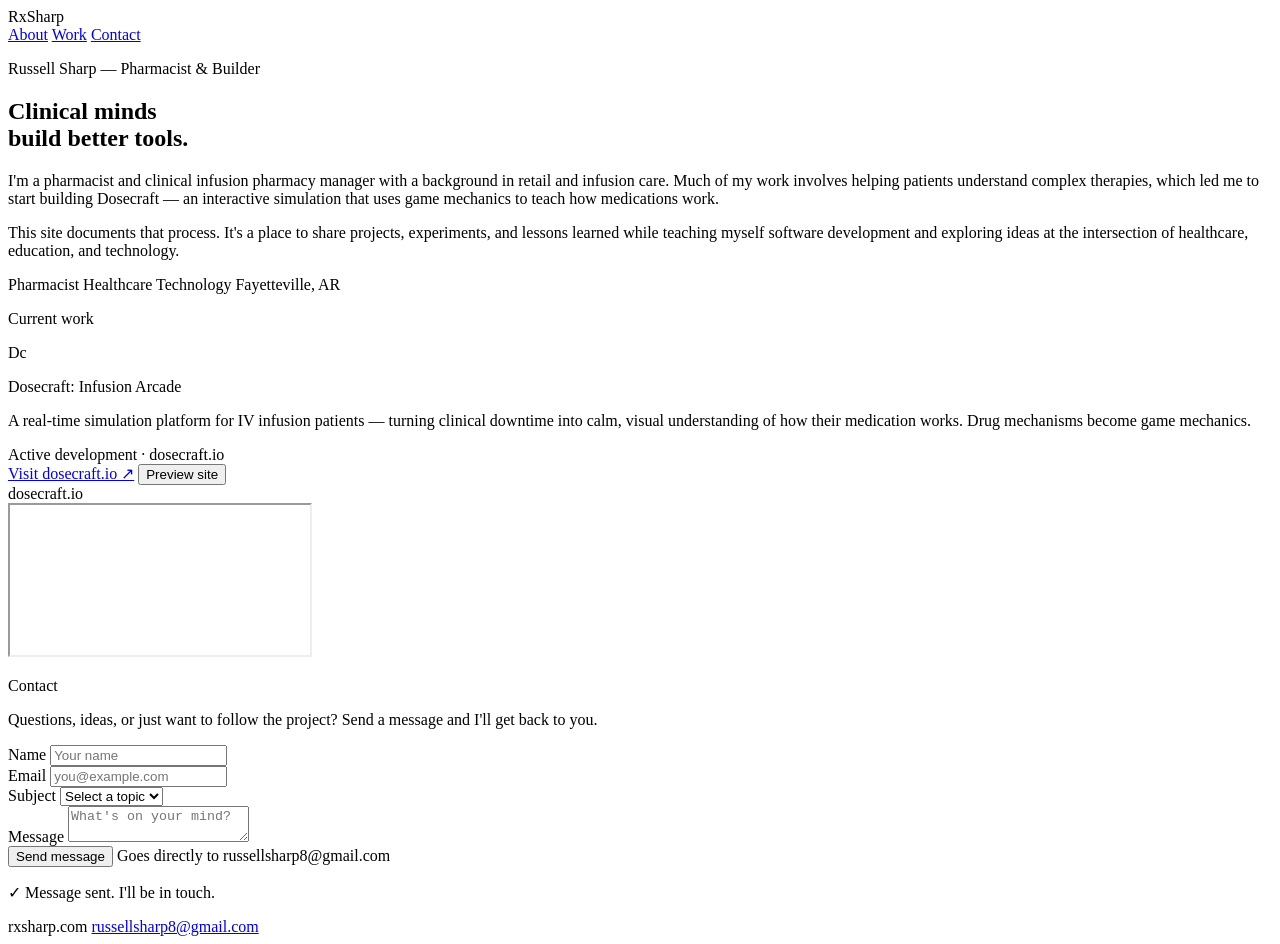
==== index.html @ 099af27e "Update index.html" ====
<!DOCTYPE html>
<html lang="en">
<head>
<meta charset="UTF-8">
<meta name="viewport" content="width=device-width, initial-scale=1.0">
<title>Russell Sharp — RxSharp</title>
<link rel="preconnect" href="https://fonts.googleapis.com">
<link rel="preconnect" href="https://fonts.gstatic.com" crossorigin>
<link href="https://fonts.googleapis.com/css2?family=DM+Mono:wght@400;500&family=DM+Serif+Display&family=Figtree:wght@300;400;500&display=swap" rel="stylesheet">
<link rel="stylesheet" href="style.css">
</head>
<body>
<div class="container">

  <!-- HEADER -->
  <header>
    <div class="wordmark"><span>Rx</span>Sharp</div>
    <nav>
      <a href="#about">About</a>
      <a href="#work">Work</a>
      <a href="#contact">Contact</a>
    </nav>
  </header>

  <!-- HERO / ABOUT -->
  <section class="hero" id="about">
    <p class="eyebrow">Russell Sharp — Pharmacist &amp; Builder</p>
    <h1>Clinical minds<br>build better tools.</h1>
    <div class="bio">
      <p>I'm a pharmacist and clinical infusion pharmacy manager with a background in retail and infusion care. Much of my work involves helping patients understand complex therapies, which led me to start building Dosecraft — an interactive simulation that uses game mechanics to teach how medications work.</p>
      <p>This site documents that process. It's a place to share projects, experiments, and lessons learned while teaching myself software development and exploring ideas at the intersection of healthcare, education, and technology.</p>
    </div>
    <div class="tags">
      <span class="tag">Pharmacist</span>
      <span class="tag">Healthcare Technology</span>
      <span class="tag">Fayetteville, AR</span>
    </div>
  </section>

  <!-- WORK -->
  <section class="section" id="work">
    <p class="section-label">Current work</p>

    <div class="project-card">
      <div class="project-card-header">
        <div class="project-icon">Dc</div>
        <div>
          <p class="project-name">Dosecraft: Infusion Arcade</p>
          <p class="project-desc">A real-time simulation platform for IV infusion patients — turning clinical downtime into calm, visual understanding of how their medication works. Drug mechanisms become game mechanics.</p>
          <div class="status">
            <span class="dot"></span>
            Active development · dosecraft.io
          </div>
        </div>
      </div>

      <div class="project-actions">
        <a href="https://dosecraft.io" target="_blank" rel="noopener" class="btn btn-primary">Visit dosecraft.io ↗</a>
        <button class="btn btn-secondary" onclick="togglePreview(this)">Preview site</button>
      </div>

      <div class="preview-wrapper" id="dosecraft-preview">
        <div class="preview-bar">
          <div class="preview-dots">
            <div class="preview-dot"></div>
            <div class="preview-dot"></div>
            <div class="preview-dot"></div>
          </div>
          <span class="preview-url">dosecraft.io</span>
        </div>
        <iframe
          src="https://dosecraft.io"
          title="Dosecraft: Infusion Arcade"
          loading="lazy"
          sandbox="allow-scripts allow-same-origin allow-forms"
        ></iframe>
      </div>
    </div>
  </section>

  <!-- CONTACT -->
  <section class="section" id="contact">
    <p class="section-label">Contact</p>
    <p class="contact-intro">Questions, ideas, or just want to follow the project? Send a message and I'll get back to you.</p>

    <form id="contact-form" action="https://formspree.io/f/xwvjpern" method="POST">
      <div class="form-row">
        <div class="form-group">
          <label for="name">Name</label>
          <input type="text" id="name" name="name" placeholder="Your name" required>
        </div>
        <div class="form-group">
          <label for="email">Email</label>
          <input type="email" id="email" name="email" placeholder="you@example.com" required>
        </div>
      </div>

      <div class="form-group">
        <label for="subject">Subject</label>
        <select id="subject" name="subject">
          <option value="" disabled selected>Select a topic</option>
          <option value="Dosecraft">Dosecraft</option>
          <option value="Collaboration">Collaboration</option>
          <option value="General">General</option>
        </select>
      </div>

      <div class="form-group">
        <label for="message">Message</label>
        <textarea id="message" name="message" placeholder="What's on your mind?" required></textarea>
      </div>

      <div class="form-submit">
        <button type="submit" class="btn-submit">Send message</button>
        <span class="form-note">Goes directly to russellsharp8@gmail.com</span>
      </div>
    </form>

    <p class="form-success" id="form-success">✓ Message sent. I'll be in touch.</p>
  </section>

  <!-- FOOTER -->
  <footer>
    <span class="footer-name">rxsharp.com</span>
    <a class="footer-contact" href="mailto:russellsharp8@gmail.com">russellsharp8@gmail.com</a>
  </footer>

</div>

<script>
  // Toggle the Dosecraft site preview iframe
  function togglePreview(btn) {
    const wrapper = document.getElementById('dosecraft-preview');
    const isOpen = wrapper.style.display === 'block';
    wrapper.style.display = isOpen ? 'none' : 'block';
    btn.textContent = isOpen ? 'Preview site' : 'Hide preview';
  }

  // Contact form: handle submission feedback
  // Uses Formspree — swap the action URL with your Formspree endpoint after signup
  const form = document.getElementById('contact-form');
  const success = document.getElementById('form-success');

  form.addEventListener('submit', async function(e) {
    e.preventDefault();
    const data = new FormData(form);

    try {
      const res = await fetch(form.action, {
        method: 'POST',
        body: data,
        headers: { 'Accept': 'application/json' }
      });

      if (res.ok) {
        form.style.display = 'none';
        success.style.display = 'block';
      } else {
        // Fallback: open mailto if fetch fails
        const name    = encodeURIComponent(data.get('name') || '');
        const subject = encodeURIComponent(data.get('subject') || 'Message from rxsharp.com');
        const body    = encodeURIComponent(`From: ${data.get('name')} <${data.get('email')}>\n\n${data.get('message')}`);
        window.location.href = `mailto:russellsharp8@gmail.com?subject=${subject}&body=${body}`;
      }
    } catch {
      // Network error fallback
      const subject = encodeURIComponent('Message from rxsharp.com');
      window.location.href = `mailto:russellsharp8@gmail.com?subject=${subject}`;
    }
  });
</script>

</body>
</html>
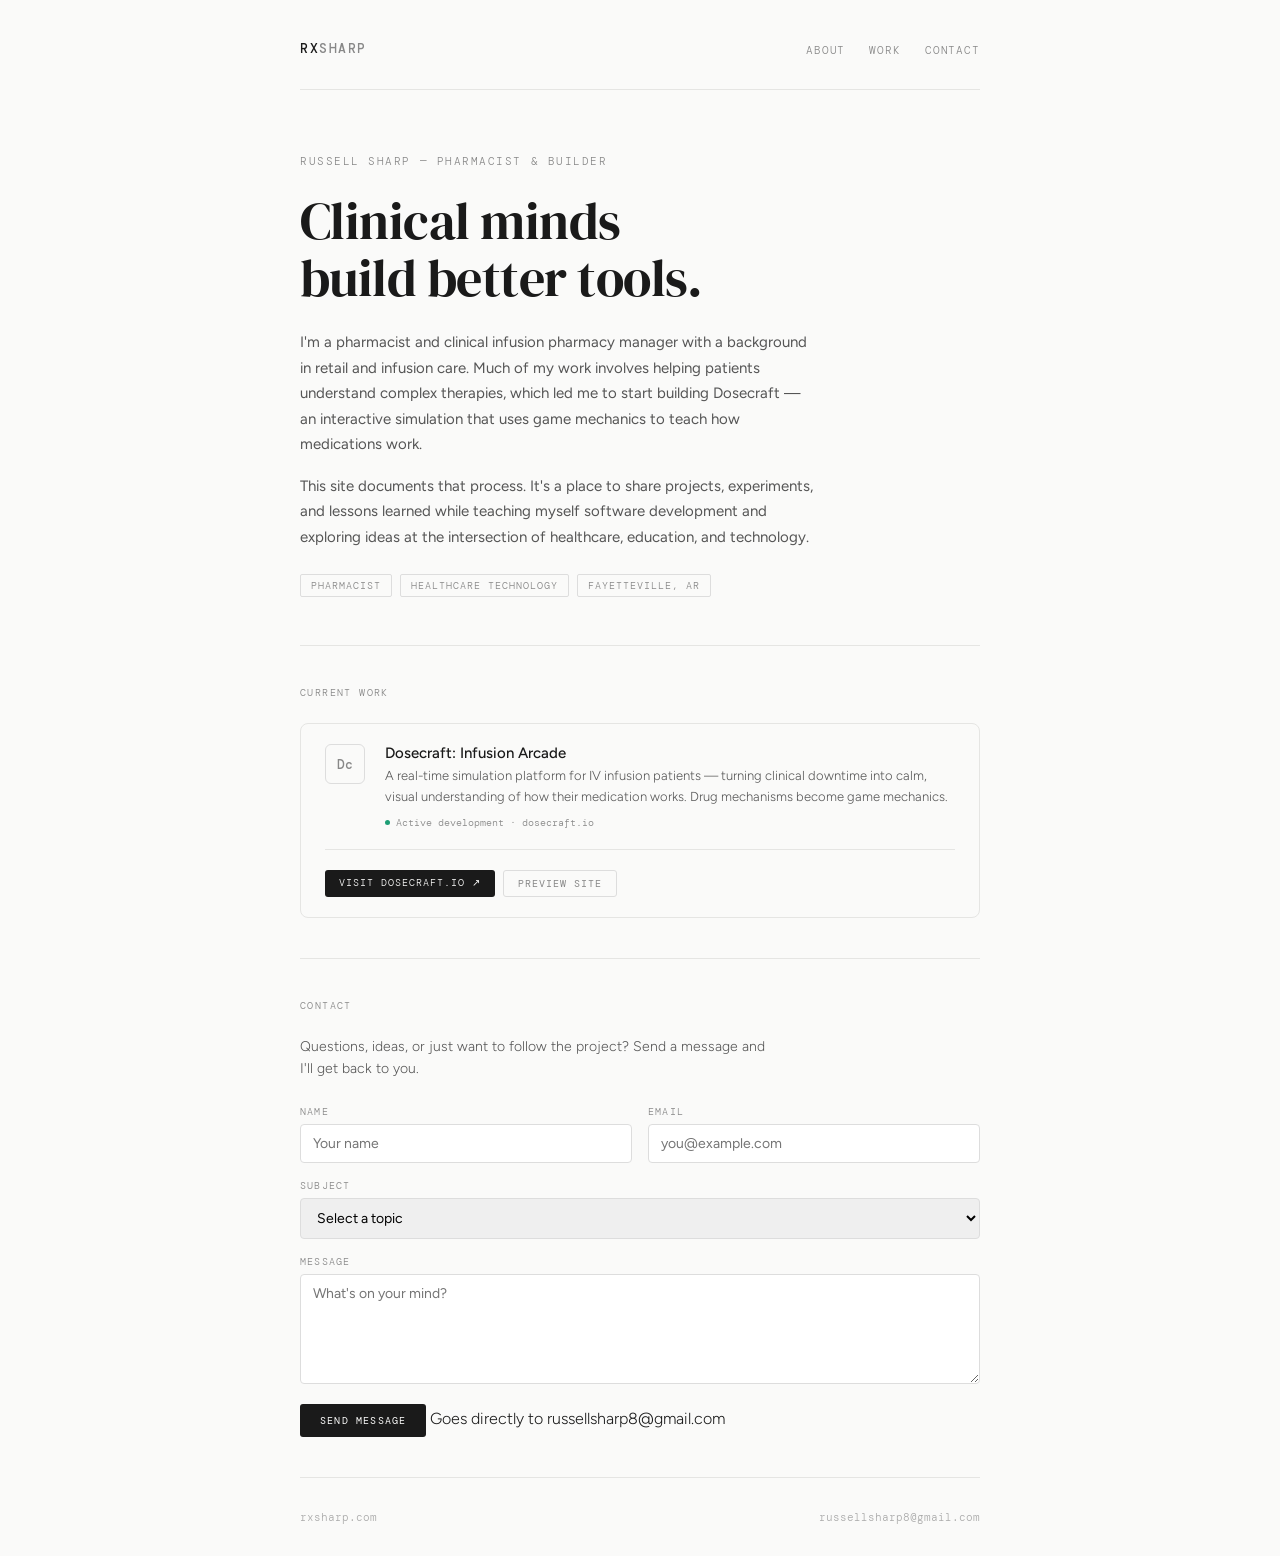
==== commit fc7b9ec4: "Update index.html" ====
--- a/index.html
+++ b/index.html
@@ -7,7 +7,7 @@
 <link rel="preconnect" href="https://fonts.googleapis.com">
 <link rel="preconnect" href="https://fonts.gstatic.com" crossorigin>
 <link href="https://fonts.googleapis.com/css2?family=DM+Mono:wght@400;500&family=DM+Serif+Display&family=Figtree:wght@300;400;500&display=swap" rel="stylesheet">
-<link rel="stylesheet" href="style.css">
+<link rel="stylesheet" href="styles.css">
 </head>
 <body>
 <div class="container">
--- a/styles.css
+++ b/styles.css
@@ -0,0 +1,447 @@
+/* ==================================================
+   DESIGN SYSTEM
+================================================== */
+
+:root {
+  /* Colors */
+  --bg: #fafaf9;
+  --surface: #ffffff;
+
+  --text: #1a1a1a;
+  --text-muted: #555;
+  --text-light: #888;
+  --text-faint: #aaa;
+
+  --border: #e5e5e3;
+  --border-dark: #ddd;
+
+  --accent: #1D9E75;
+
+  /* Typography */
+  --font-body: 'Figtree', sans-serif;
+  --font-serif: 'DM Serif Display', serif;
+  --font-mono: 'DM Mono', monospace;
+
+  /* Layout */
+  --container-width: 680px;
+
+  /* Radius */
+  --radius-sm: 4px;
+  --radius-md: 8px;
+
+  /* Animation */
+  --transition-fast: 0.15s ease;
+  --transition-normal: 0.2s ease;
+}
+
+/* ==================================================
+   RESET & BASE
+================================================== */
+
+*,
+*::before,
+*::after {
+  box-sizing: border-box;
+  margin: 0;
+  padding: 0;
+}
+
+body {
+  font-family: var(--font-body);
+  font-weight: 300;
+  background-color: var(--bg);
+  color: var(--text);
+  padding: 0 1.5rem;
+}
+
+.container {
+  max-width: var(--container-width);
+  margin: 0 auto;
+}
+
+/* ==================================================
+   HEADER
+================================================== */
+
+header {
+  border-bottom: 0.5px solid var(--border);
+  padding: 2.5rem 0 2rem;
+  display: flex;
+  align-items: flex-end;
+  justify-content: space-between;
+}
+
+.wordmark {
+  font-family: var(--font-mono);
+  font-weight: 500;
+  font-size: 13px;
+  letter-spacing: 0.12em;
+  color: var(--text-light);
+  text-transform: uppercase;
+}
+
+.wordmark span {
+  color: var(--text);
+}
+
+nav {
+  display: flex;
+  gap: 1.5rem;
+}
+
+nav a {
+  font-family: var(--font-mono);
+  font-size: 11px;
+  letter-spacing: 0.08em;
+  text-transform: uppercase;
+  color: var(--text-light);
+  text-decoration: none;
+  transition: color var(--transition-fast);
+}
+
+nav a:hover {
+  color: var(--text);
+}
+
+/* ==================================================
+   HERO
+================================================== */
+
+.hero {
+  padding: 4rem 0 3rem;
+  border-bottom: 0.5px solid var(--border);
+}
+
+.eyebrow {
+  font-family: var(--font-mono);
+  font-size: 11px;
+  letter-spacing: 0.14em;
+  text-transform: uppercase;
+  color: var(--text-light);
+  margin-bottom: 1.5rem;
+}
+
+h1 {
+  font-family: var(--font-serif);
+  font-size: clamp(36px, 6vw, 52px);
+  font-weight: 400;
+  line-height: 1.1;
+  letter-spacing: -0.01em;
+  margin-bottom: 1.5rem;
+}
+
+.bio {
+  font-size: 15px;
+  font-weight: 400;
+  color: var(--text-muted);
+  line-height: 1.7;
+  max-width: 520px;
+}
+
+.bio p + p {
+  margin-top: 1rem;
+}
+
+.tags {
+  margin-top: 1.5rem;
+  display: flex;
+  flex-wrap: wrap;
+  gap: 8px;
+}
+
+.tag {
+  font-family: var(--font-mono);
+  font-size: 10px;
+  letter-spacing: 0.1em;
+  text-transform: uppercase;
+  padding: 4px 10px;
+  border: 0.5px solid var(--border-dark);
+  border-radius: 2px;
+  color: var(--text-light);
+}
+
+/* ==================================================
+   SECTIONS
+================================================== */
+
+.section {
+  padding: 2.5rem 0;
+  border-bottom: 0.5px solid var(--border);
+}
+
+.section-label {
+  font-family: var(--font-mono);
+  font-size: 10px;
+  letter-spacing: 0.14em;
+  text-transform: uppercase;
+  color: var(--text-light);
+  margin-bottom: 1.5rem;
+}
+
+/* ==================================================
+   PROJECT CARD
+================================================== */
+
+.project-card {
+  border: 0.5px solid var(--border);
+  border-radius: var(--radius-md);
+  padding: 1.25rem 1.5rem;
+  transition:
+    transform var(--transition-normal),
+    box-shadow var(--transition-normal);
+}
+
+.project-card:hover {
+  transform: translateY(-2px);
+  box-shadow: 0 8px 20px rgba(0,0,0,0.05);
+}
+
+.project-card-header {
+  display: flex;
+  gap: 1.25rem;
+  align-items: flex-start;
+}
+
+.project-icon {
+  width: 40px;
+  height: 40px;
+  border: 0.5px solid var(--border-dark);
+  border-radius: 6px;
+  display: flex;
+  align-items: center;
+  justify-content: center;
+  flex-shrink: 0;
+
+  font-family: var(--font-mono);
+  font-size: 13px;
+  font-weight: 500;
+  color: var(--text-light);
+}
+
+.project-name {
+  font-size: 15px;
+  font-weight: 500;
+  margin-bottom: 4px;
+}
+
+.project-desc {
+  font-size: 13px;
+  color: var(--text-muted);
+  line-height: 1.6;
+}
+
+.status {
+  display: flex;
+  align-items: center;
+  gap: 6px;
+
+  font-family: var(--font-mono);
+  font-size: 10px;
+  color: var(--text-light);
+
+  margin-top: 8px;
+}
+
+.dot {
+  width: 5px;
+  height: 5px;
+  border-radius: 50%;
+  background: var(--accent);
+}
+
+/* ==================================================
+   BUTTONS
+================================================== */
+
+.project-actions {
+  display: flex;
+  gap: 8px;
+  margin-top: 1.25rem;
+  padding-top: 1.25rem;
+  border-top: 0.5px solid var(--border);
+  flex-wrap: wrap;
+}
+
+.btn {
+  font-family: var(--font-mono);
+  font-size: 10px;
+  letter-spacing: 0.1em;
+  text-transform: uppercase;
+  padding: 6px 14px;
+  border-radius: 3px;
+  text-decoration: none;
+  cursor: pointer;
+  border: none;
+}
+
+.btn-primary {
+  background: var(--text);
+  color: var(--bg);
+}
+
+.btn-primary:hover {
+  opacity: 0.9;
+}
+
+.btn-secondary {
+  background: transparent;
+  color: var(--text-light);
+  border: 0.5px solid var(--border-dark);
+}
+
+.btn-secondary:hover {
+  color: var(--text);
+}
+
+/* ==================================================
+   PREVIEW
+================================================== */
+
+.preview-wrapper {
+  margin-top: 1rem;
+  border: 0.5px solid var(--border);
+  border-radius: 6px;
+  overflow: hidden;
+  background: var(--surface);
+  display: none;
+}
+
+.preview-bar {
+  background: #f4f4f3;
+  border-bottom: 0.5px solid var(--border);
+  padding: 6px 12px;
+  display: flex;
+  align-items: center;
+  gap: 8px;
+}
+
+.preview-dots {
+  display: flex;
+  gap: 5px;
+}
+
+.preview-dot {
+  width: 8px;
+  height: 8px;
+  border-radius: 50%;
+  background: var(--border-dark);
+}
+
+.preview-url {
+  font-family: var(--font-mono);
+  font-size: 10px;
+  color: var(--text-faint);
+}
+
+.preview-wrapper iframe {
+  width: 100%;
+  height: 400px;
+  border: none;
+}
+
+/* ==================================================
+   CONTACT
+================================================== */
+
+.contact-intro {
+  font-size: 14px;
+  color: var(--text-muted);
+  line-height: 1.6;
+  margin-bottom: 1.5rem;
+  max-width: 480px;
+}
+
+.form-group {
+  margin-bottom: 1rem;
+}
+
+.form-group label {
+  display: block;
+  font-family: var(--font-mono);
+  font-size: 10px;
+  letter-spacing: 0.12em;
+  text-transform: uppercase;
+  color: var(--text-light);
+  margin-bottom: 6px;
+}
+
+.form-group input,
+.form-group textarea,
+.form-group select {
+  width: 100%;
+  padding: 10px 12px;
+  font-family: var(--font-body);
+  font-size: 14px;
+  border: 0.5px solid var(--border-dark);
+  border-radius: var(--radius-sm);
+}
+
+.form-group textarea {
+  resize: vertical;
+  min-height: 110px;
+}
+
+.form-row {
+  display: grid;
+  grid-template-columns: 1fr 1fr;
+  gap: 1rem;
+}
+
+.btn-submit {
+  font-family: var(--font-mono);
+  font-size: 10px;
+  letter-spacing: 0.12em;
+  text-transform: uppercase;
+  padding: 10px 20px;
+  background: var(--text);
+  color: var(--bg);
+  border: none;
+  border-radius: 3px;
+  cursor: pointer;
+}
+
+.form-success {
+  display: none;
+  font-family: var(--font-mono);
+  font-size: 11px;
+  color: var(--accent);
+}
+
+/* ==================================================
+   FOOTER
+================================================== */
+
+footer {
+  padding: 2rem 0;
+  display: flex;
+  justify-content: space-between;
+  align-items: center;
+}
+
+.footer-name,
+.footer-contact {
+  font-family: var(--font-mono);
+  font-size: 11px;
+  color: var(--text-faint);
+  text-decoration: none;
+}
+
+.footer-contact:hover {
+  color: var(--text);
+}
+
+/* ==================================================
+   RESPONSIVE
+================================================== */
+
+@media (max-width: 480px) {
+  .form-row {
+    grid-template-columns: 1fr;
+  }
+
+  footer {
+    flex-direction: column;
+    gap: 0.5rem;
+    align-items: flex-start;
+  }
+}
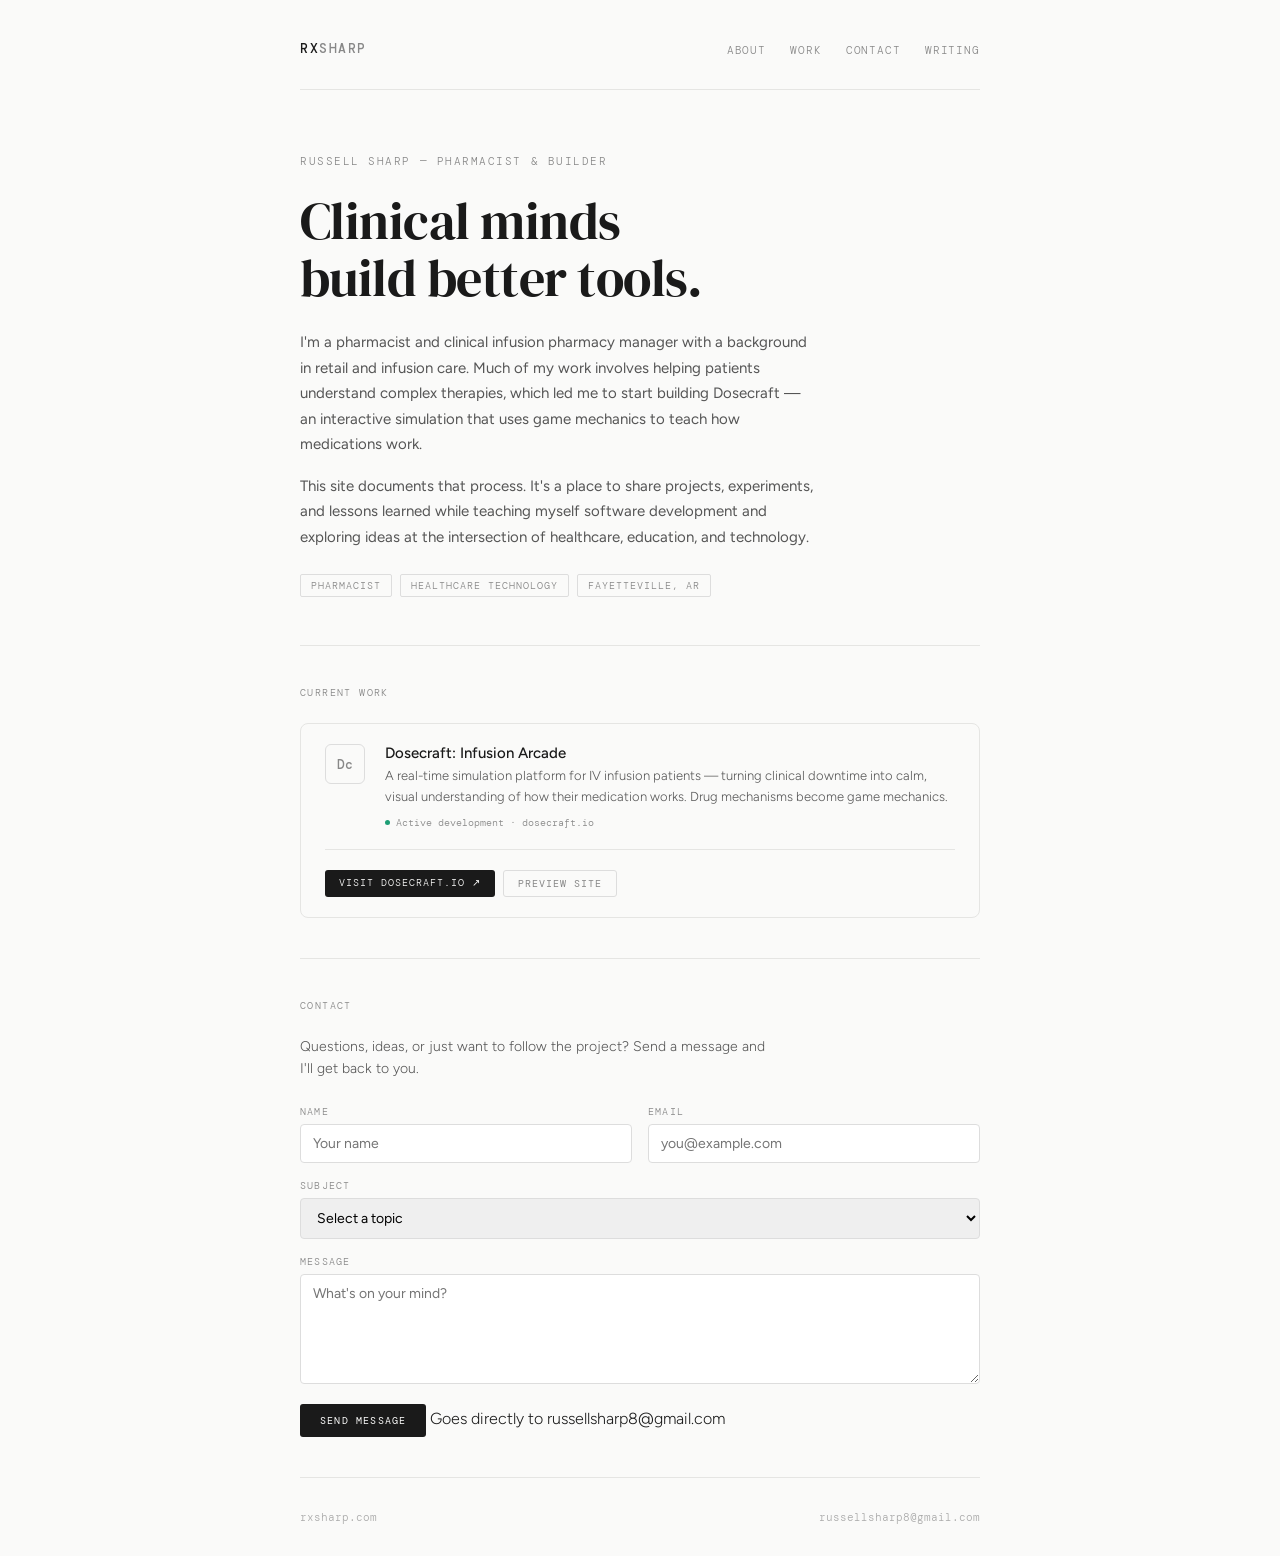
==== commit 1d43d115: "Update index.html" ====
--- a/index.html
+++ b/index.html
@@ -19,6 +19,7 @@
       <a href="#about">About</a>
       <a href="#work">Work</a>
       <a href="#contact">Contact</a>
+      <a href="writing.html">Writing</a>
     </nav>
   </header>
 
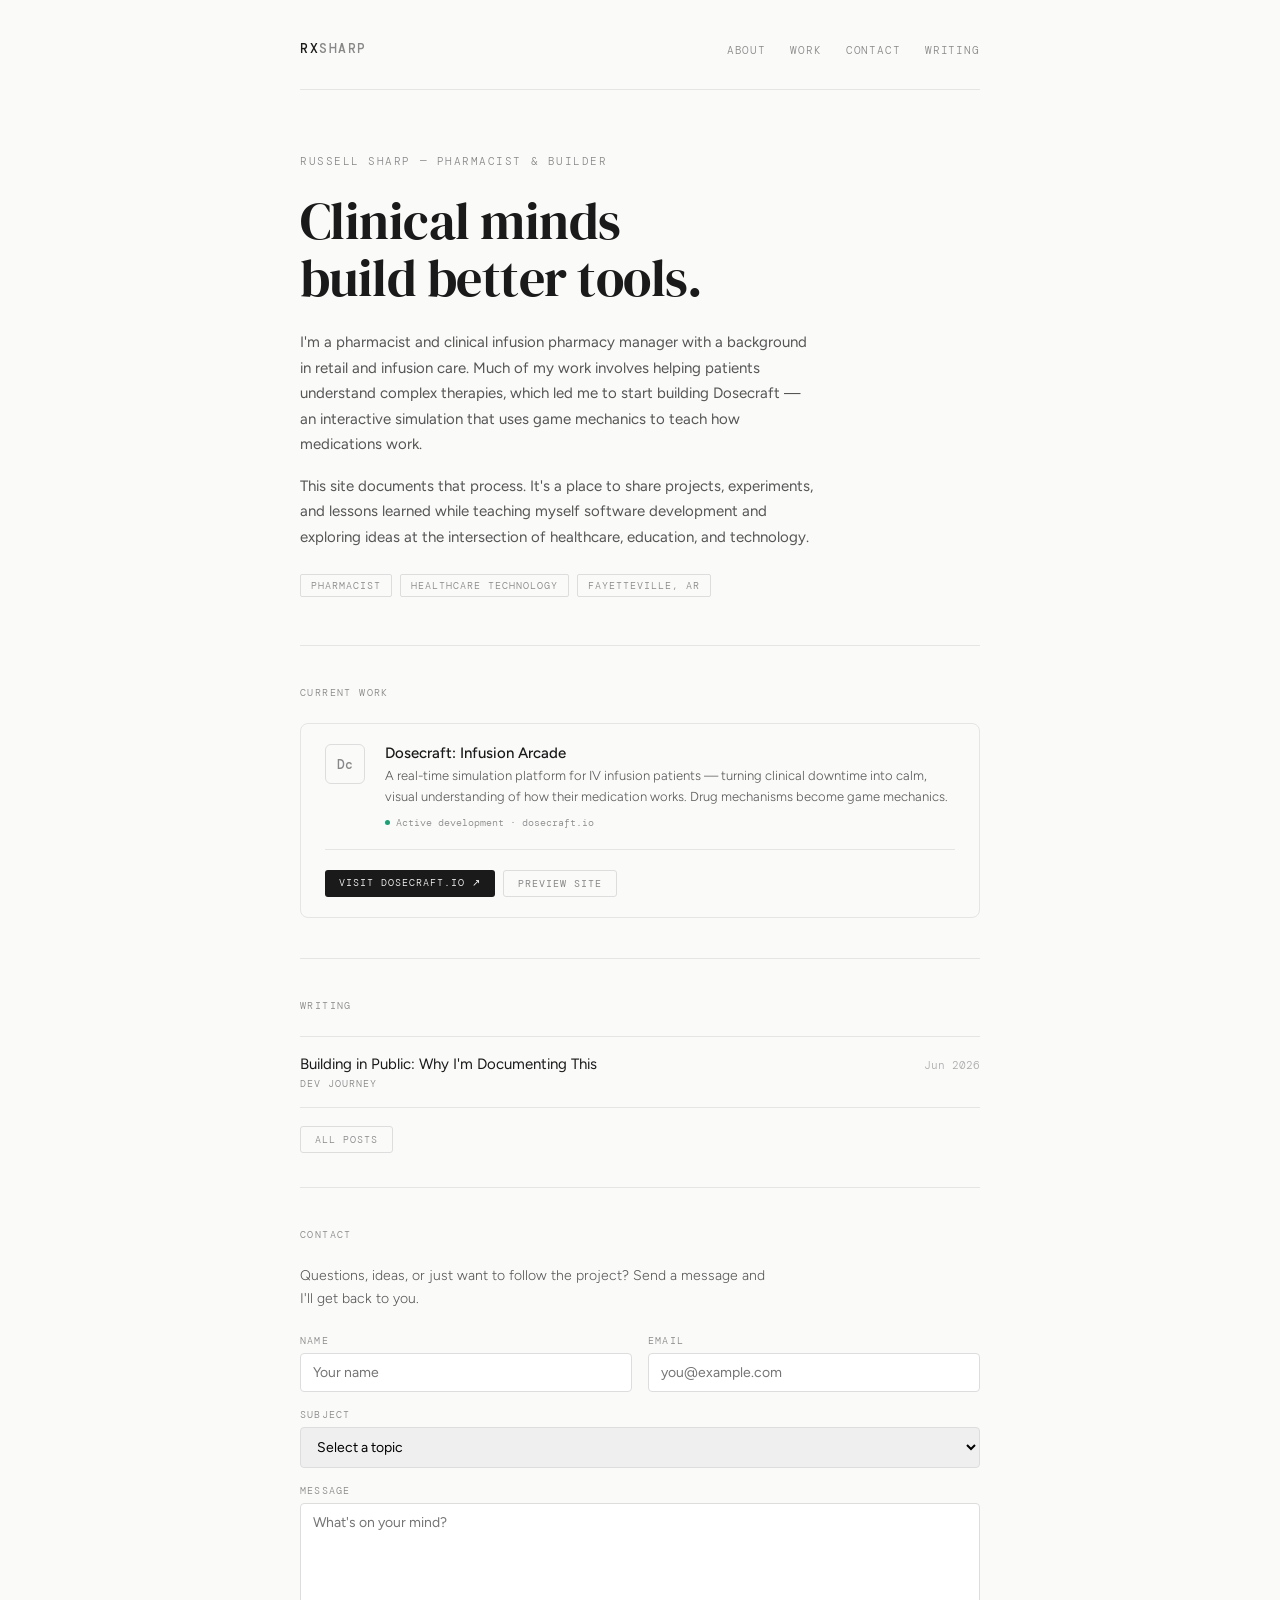
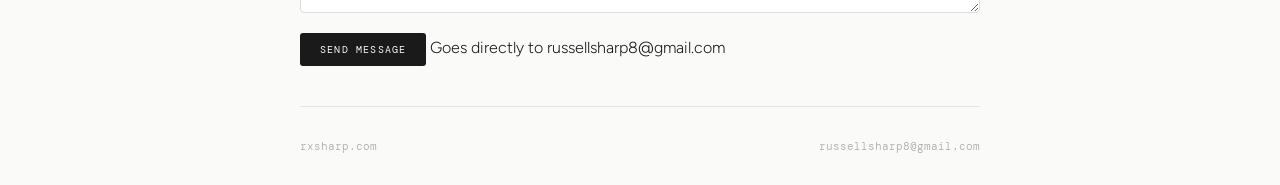
==== commit 2840e8af: "Update index.html" ====
--- a/index.html
+++ b/index.html
@@ -79,6 +79,36 @@
     </div>
   </section>
 
+<section class="section" id="writing">
+  <p class="section-label">Writing</p>
+
+  <div style="display:flex; flex-direction:column;">
+
+    <a href="posts/building-in-public.html" style="
+      display:flex;
+      justify-content:space-between;
+      align-items:baseline;
+      gap:1rem;
+      padding:1.1rem 0;
+      border-top:0.5px solid var(--border);
+      border-bottom:0.5px solid var(--border);
+      text-decoration:none;
+      color:inherit;
+    ">
+      <div style="display:flex; flex-direction:column; gap:4px;">
+        <span style="font-size:15px; font-weight:400; color:var(--text);">Building in Public: Why I'm Documenting This</span>
+        <span style="font-family:var(--font-mono); font-size:10px; letter-spacing:0.1em; text-transform:uppercase; color:var(--text-light);">Dev journey</span>
+      </div>
+      <span style="font-family:var(--font-mono); font-size:11px; color:var(--text-faint); white-space:nowrap; flex-shrink:0;">Jun 2026</span>
+    </a>
+
+  </div>
+
+  <div style="margin-top:1.25rem;">
+    <a href="writing.html" class="btn btn-secondary">All posts</a>
+  </div>
+</section>
+  
   <!-- CONTACT -->
   <section class="section" id="contact">
     <p class="section-label">Contact</p>
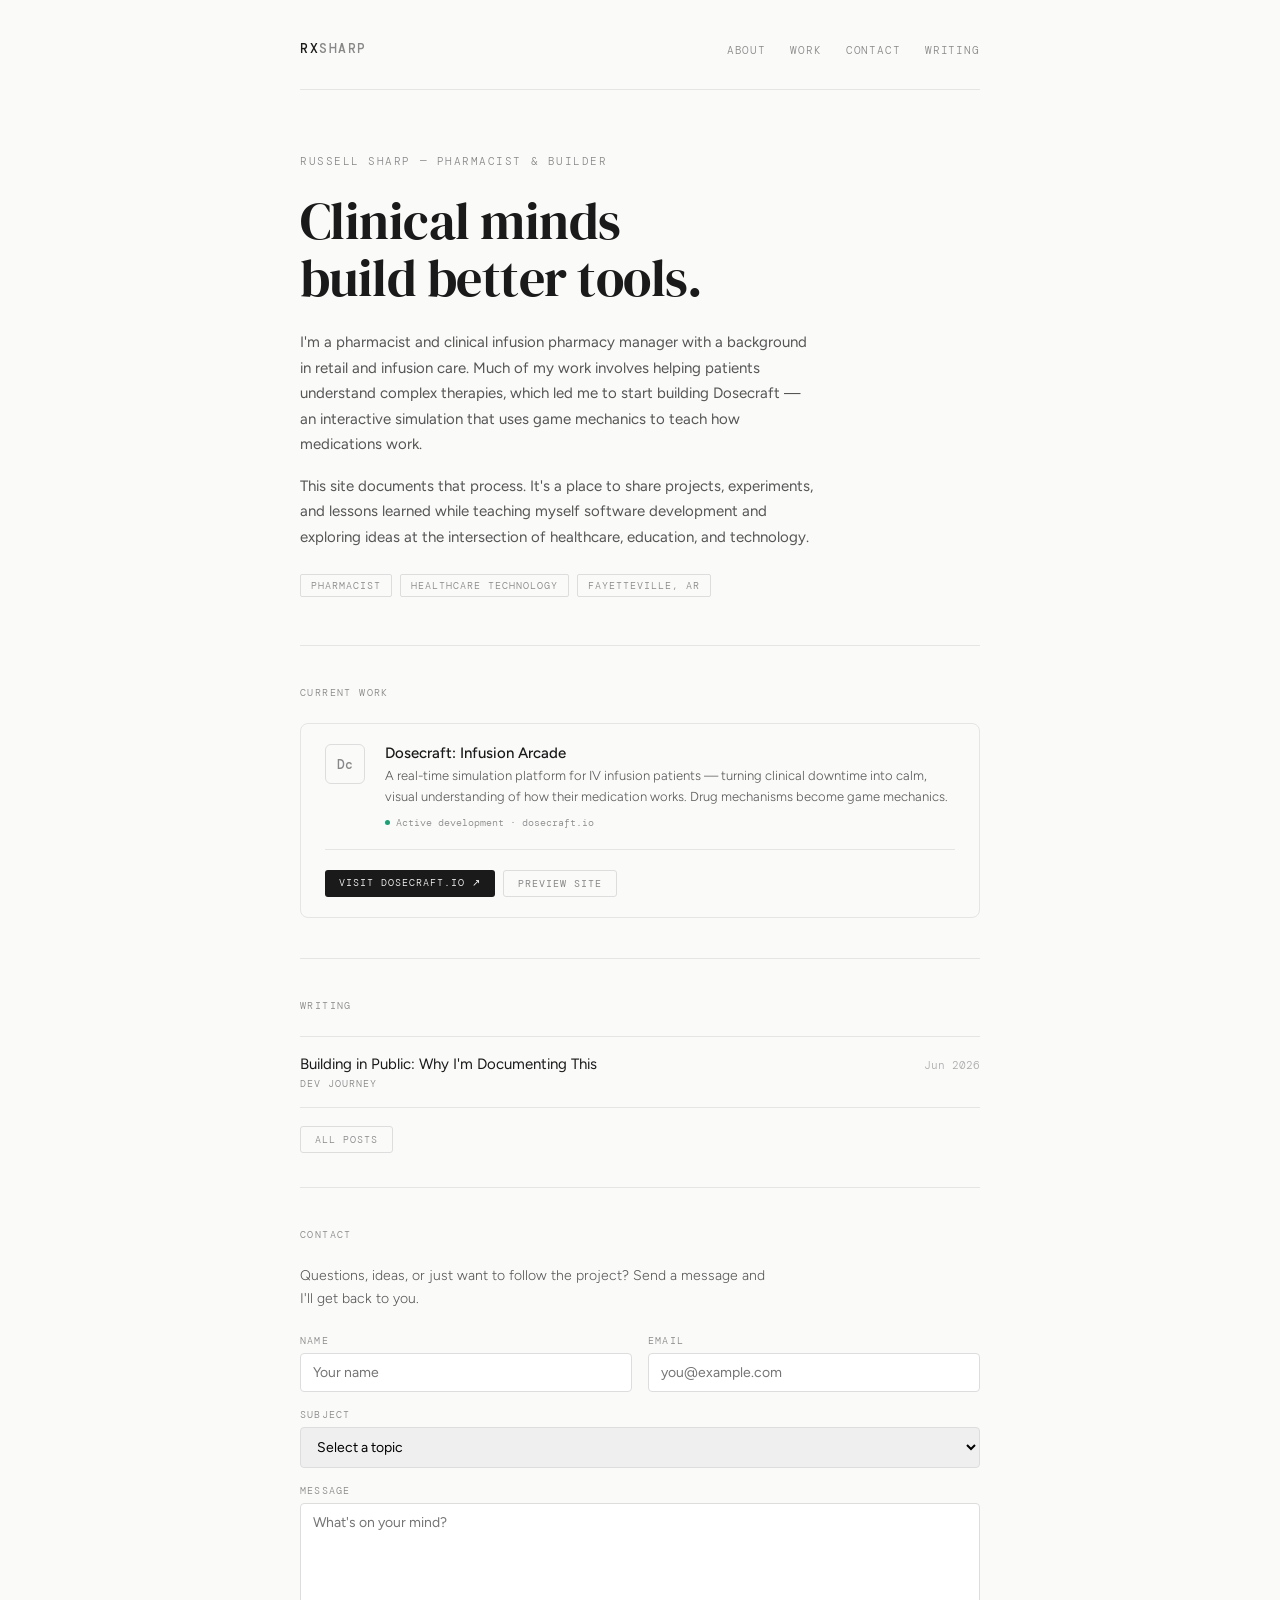
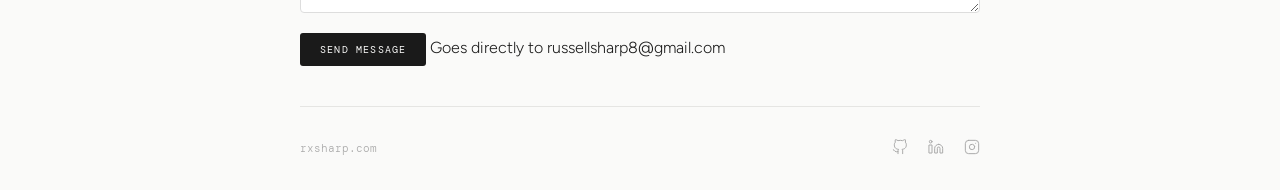
==== commit 7a19f0a1: "Update index.html" ====
--- a/index.html
+++ b/index.html
@@ -152,9 +152,51 @@
 
   <!-- FOOTER -->
   <footer>
-    <span class="footer-name">rxsharp.com</span>
-    <a class="footer-contact" href="mailto:russellsharp8@gmail.com">russellsharp8@gmail.com</a>
-  </footer>
+  <span class="footer-name">rxsharp.com</span>
+
+  <div style="display:flex; align-items:center; gap:1.25rem;">
+
+    <!-- GitHub -->
+    <a href="https://github.com/RxSharp-com" target="_blank" rel="noopener"
+       class="footer-contact" title="GitHub" aria-label="GitHub">
+      <svg width="16" height="16" viewBox="0 0 24 24" fill="none"
+           stroke="currentColor" stroke-width="1.5"
+           stroke-linecap="round" stroke-linejoin="round">
+        <path d="M9 19c-5 1.5-5-2.5-7-3m14 6v-3.87a3.37 3.37 0 0 0-.94-2.61
+                 c3.14-.35 6.44-1.54 6.44-7A5.44 5.44 0 0 0 20 4.77
+                 5.07 5.07 0 0 0 19.91 1S18.73.65 16 2.48a13.38 13.38 0 0
+                 0-7 0C6.27.65 5.09 1 5.09 1A5.07 5.07 0 0 0 5 4.77
+                 a5.44 5.44 0 0 0-1.5 3.78c0 5.42 3.3 6.61 6.44 7
+                 A3.37 3.37 0 0 0 9 18.13V22"/>
+      </svg>
+    </a>
+
+    <!-- LinkedIn -->
+    <a href="https://www.linkedin.com/in/russell-sharp-06863478" target="_blank" rel="noopener"
+       class="footer-contact" title="LinkedIn" aria-label="LinkedIn">
+      <svg width="16" height="16" viewBox="0 0 24 24" fill="none"
+           stroke="currentColor" stroke-width="1.5"
+           stroke-linecap="round" stroke-linejoin="round">
+        <path d="M16 8a6 6 0 0 1 6 6v7h-4v-7a2 2 0 0 0-2-2 2 2 0 0 0-2 2v7h-4v-7a6 6 0 0 1 6-6z"/>
+        <rect x="2" y="9" width="4" height="12"/>
+        <circle cx="4" cy="4" r="2"/>
+      </svg>
+    </a>
+
+    <!-- Instagram -->
+    <a href="https://instagram.com/rxsharp" target="_blank" rel="noopener"
+       class="footer-contact" title="Instagram" aria-label="Instagram">
+      <svg width="16" height="16" viewBox="0 0 24 24" fill="none"
+           stroke="currentColor" stroke-width="1.5"
+           stroke-linecap="round" stroke-linejoin="round">
+        <rect x="2" y="2" width="20" height="20" rx="5" ry="5"/>
+        <path d="M16 11.37A4 4 0 1 1 12.63 8 4 4 0 0 1 16 11.37z"/>
+        <line x1="17.5" y1="6.5" x2="17.51" y2="6.5"/>
+      </svg>
+    </a>
+
+  </div>
+</footer>
 
 </div>
 
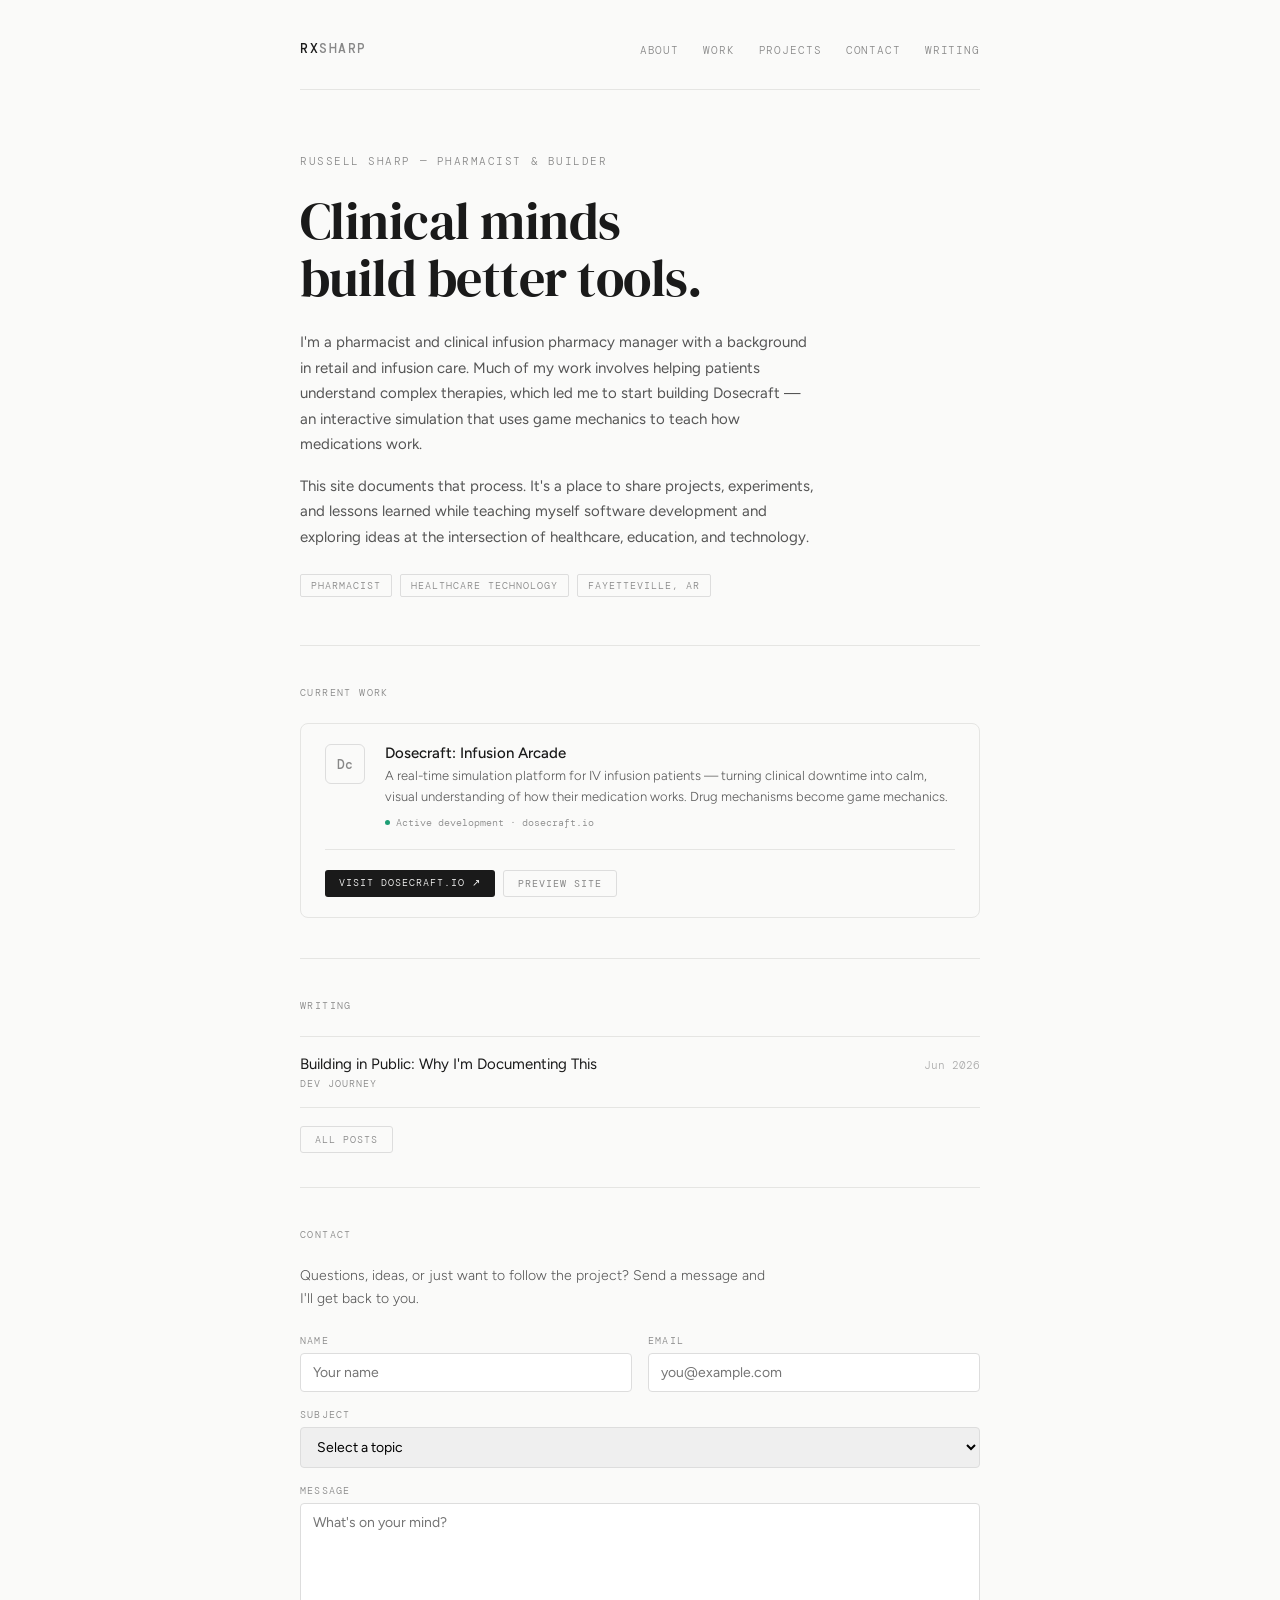
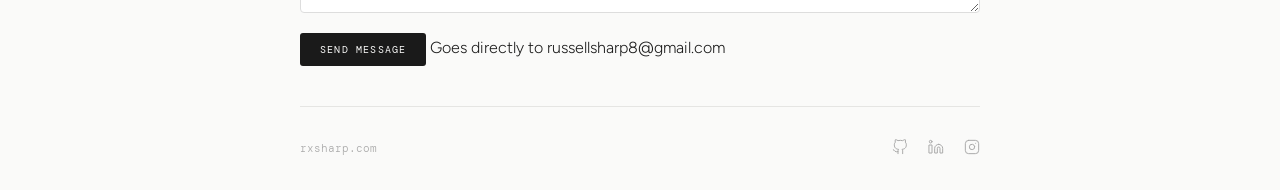
==== commit eec046d7: "Update index.html" ====
--- a/index.html
+++ b/index.html
@@ -18,6 +18,7 @@
     <nav>
       <a href="#about">About</a>
       <a href="#work">Work</a>
+      <a href="projects.html">Projects</a>
       <a href="#contact">Contact</a>
       <a href="writing.html">Writing</a>
     </nav>
